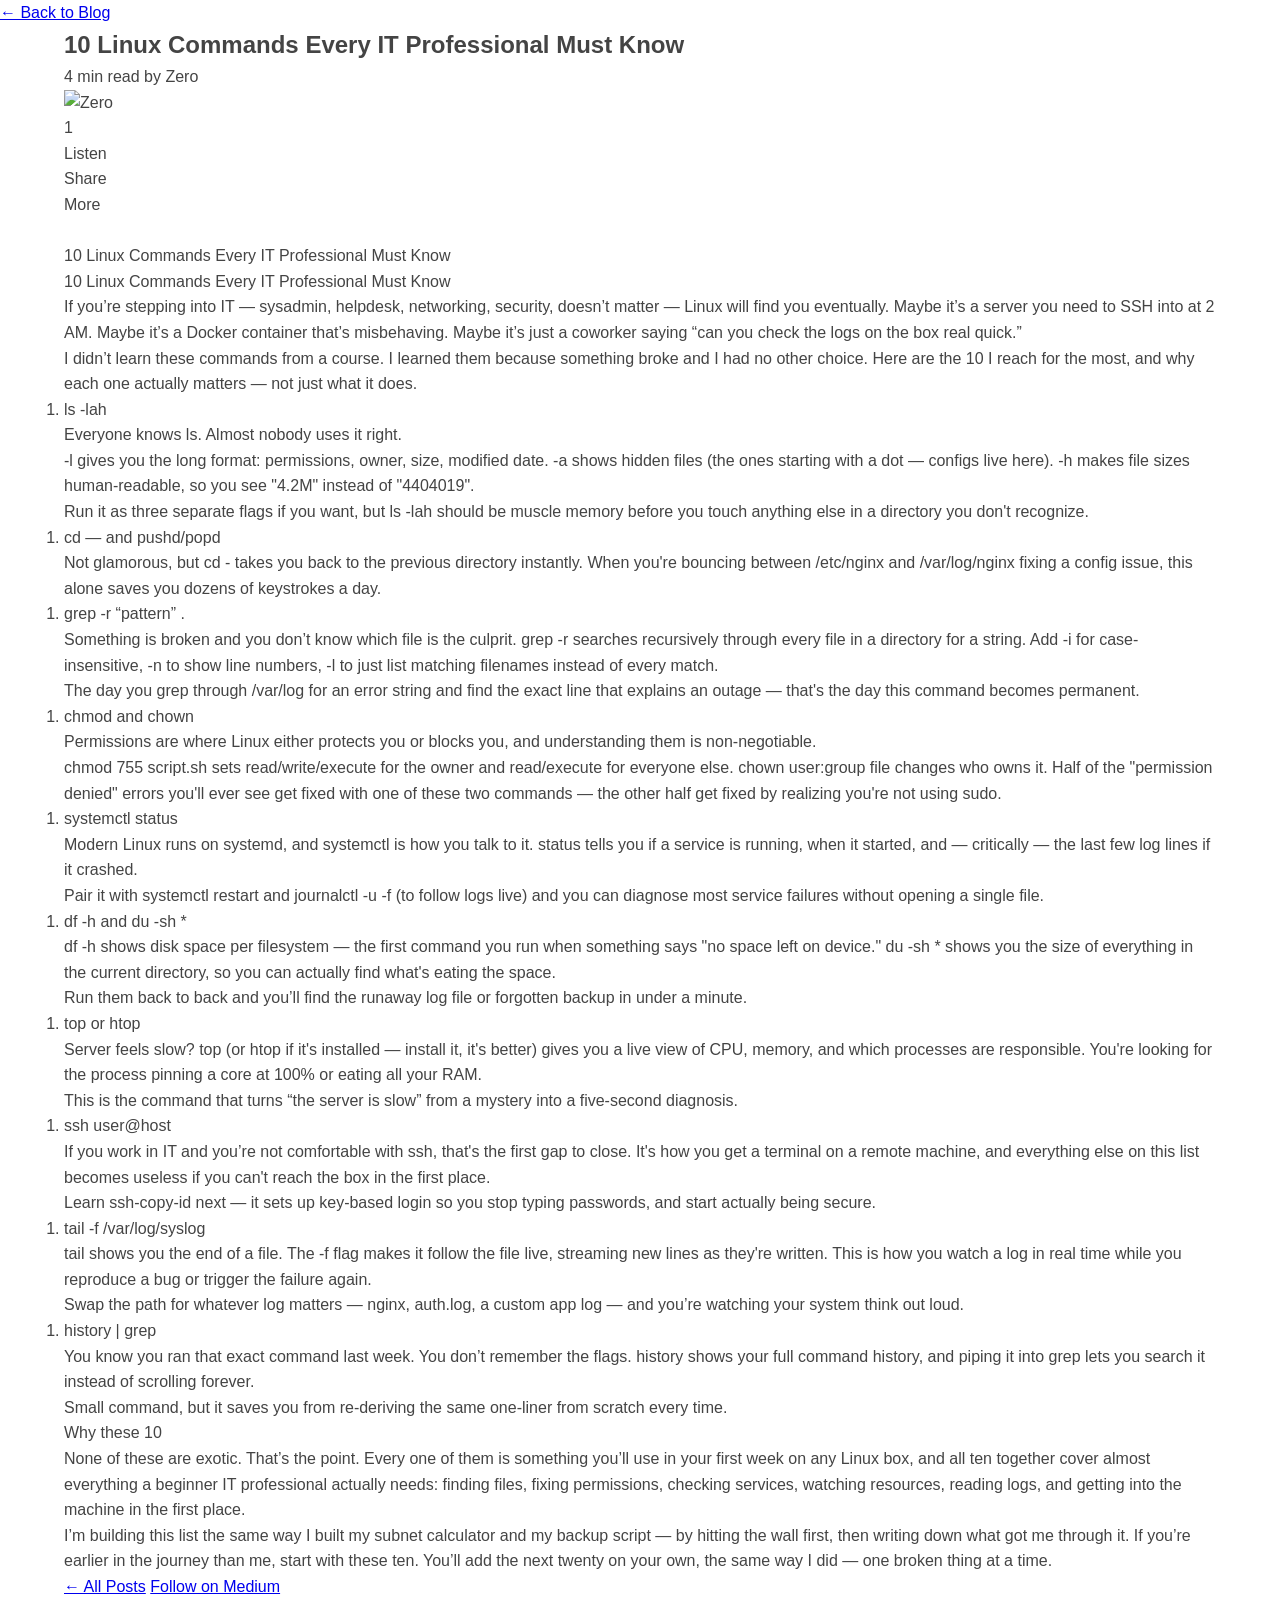
==== posts/10-linux-commands.html @ 1508ffe0 "Rename 10-Linux-Commands-Every-IT-Professional-Must-Know.html to 10-linux-commands.html" ====
<!DOCTYPE html>
<html lang="en">
<head>
    <meta charset="UTF-8">
    <meta name="viewport" content="width=device-width, initial-scale=1.0">
    <title>10 Linux Commands Every IT Professional Must Know — Zero's Blog</title>
    <meta name="description" content="10 Linux Commands Every IT Professional Must Know">
    <link rel="stylesheet" href="../blog.css">
    <link rel="icon" href="../favicon.svg" type="image/svg+xml">
</head>
<body>
    <header class="site-header">
        <a href="../index.html" class="back-link">← Back to Blog</a>
    </header>

    <main class="container">
        <article class="post">
            <header class="post-header">
                <h1>10 Linux Commands Every IT Professional Must Know</h1>
                
                <div class="post-meta">
                    <span class="date"></span>
                    <span class="read-time">4 min read</span>
                    <span class="author">by Zero</span>
                </div>
                
            </header>

            <div class="post-content">
<img src="https://miro.medium.com/v2/resize:fill:34:34/1*rHUV4ADBJgTTdzR8mUnhGw.png" alt="Zero">
<p>1</p>
<p>Listen</p>
<p>Share</p>
<p>More</p>
<img src="https://miro.medium.com/v2/resize:fit:750/1*E1kCnzS4s0nGPmSk3LK-qA.jpeg" alt="">
<p class="caption">10 Linux Commands Every IT Professional Must Know</p>
<p>10 Linux Commands Every IT Professional Must Know</p>
<p>If you’re stepping into IT — sysadmin, helpdesk, networking, security, doesn’t matter — Linux will find you eventually. Maybe it’s a server you need to SSH into at 2 AM. Maybe it’s a Docker container that’s misbehaving. Maybe it’s just a coworker saying “can you check the logs on the box real quick.”</p>
<p>I didn’t learn these commands from a course. I learned them because something broke and I had no other choice. Here are the 10 I reach for the most, and why each one actually matters — not just what it does.</p>
<ol>
<li>ls -lah</li>
</ol><p>Everyone knows ls. Almost nobody uses it right.</p>
<p>-l gives you the long format: permissions, owner, size, modified date. -a shows hidden files (the ones starting with a dot — configs live here). -h makes file sizes human-readable, so you see "4.2M" instead of "4404019".</p>
<p>Run it as three separate flags if you want, but ls -lah should be muscle memory before you touch anything else in a directory you don't recognize.</p>
<ol>
<li>cd — and pushd/popd</li>
</ol><p>Not glamorous, but cd - takes you back to the previous directory instantly. When you're bouncing between /etc/nginx and /var/log/nginx fixing a config issue, this alone saves you dozens of keystrokes a day.</p>
<ol>
<li>grep -r “pattern” .</li>
</ol><p>Something is broken and you don’t know which file is the culprit. grep -r searches recursively through every file in a directory for a string. Add -i for case-insensitive, -n to show line numbers, -l to just list matching filenames instead of every match.</p>
<p>The day you grep through /var/log for an error string and find the exact line that explains an outage — that's the day this command becomes permanent.</p>
<ol>
<li>chmod and chown</li>
</ol><p>Permissions are where Linux either protects you or blocks you, and understanding them is non-negotiable.</p>
<p>chmod 755 script.sh sets read/write/execute for the owner and read/execute for everyone else. chown user:group file changes who owns it. Half of the "permission denied" errors you'll ever see get fixed with one of these two commands — the other half get fixed by realizing you're not using sudo.</p>
<ol>
<li>systemctl status <service></li>
</ol><p>Modern Linux runs on systemd, and systemctl is how you talk to it. status tells you if a service is running, when it started, and — critically — the last few log lines if it crashed.</p>
<p>Pair it with systemctl restart <service> and journalctl -u <service> -f (to follow logs live) and you can diagnose most service failures without opening a single file.</p>
<ol>
<li>df -h and du -sh *</li>
</ol><p>df -h shows disk space per filesystem — the first command you run when something says "no space left on device." du -sh * shows you the size of everything in the current directory, so you can actually find what's eating the space.</p>
<p>Run them back to back and you’ll find the runaway log file or forgotten backup in under a minute.</p>
<ol>
<li>top or htop</li>
</ol><p>Server feels slow? top (or htop if it's installed — install it, it's better) gives you a live view of CPU, memory, and which processes are responsible. You're looking for the process pinning a core at 100% or eating all your RAM.</p>
<p>This is the command that turns “the server is slow” from a mystery into a five-second diagnosis.</p>
<ol>
<li>ssh user@host</li>
</ol><p>If you work in IT and you’re not comfortable with ssh, that's the first gap to close. It's how you get a terminal on a remote machine, and everything else on this list becomes useless if you can't reach the box in the first place.</p>
<p>Learn ssh-copy-id next — it sets up key-based login so you stop typing passwords, and start actually being secure.</p>
<ol>
<li>tail -f /var/log/syslog</li>
</ol><p>tail shows you the end of a file. The -f flag makes it follow the file live, streaming new lines as they're written. This is how you watch a log in real time while you reproduce a bug or trigger the failure again.</p>
<p>Swap the path for whatever log matters — nginx, auth.log, a custom app log — and you’re watching your system think out loud.</p>
<ol>
<li>history | grep <command></li>
</ol><p>You know you ran that exact command last week. You don’t remember the flags. history shows your full command history, and piping it into grep lets you search it instead of scrolling forever.</p>
<p>Small command, but it saves you from re-deriving the same one-liner from scratch every time.</p>
<p>Why these 10</p>
<p>None of these are exotic. That’s the point. Every one of them is something you’ll use in your first week on any Linux box, and all ten together cover almost everything a beginner IT professional actually needs: finding files, fixing permissions, checking services, watching resources, reading logs, and getting into the machine in the first place.</p>
<p>I’m building this list the same way I built my subnet calculator and my backup script — by hitting the wall first, then writing down what got me through it. If you’re earlier in the journey than me, start with these ten. You’ll add the next twenty on your own, the same way I did — one broken thing at a time.</p>

            </div>

            <footer class="post-footer">
                <a href="../index.html">← All Posts</a>
                <a href="https://medium.com/@0x9z" target="_blank">Follow on Medium</a>
            </footer>
        </article>
    </main>
</body>
</html>
---- blog.css ----
/* ============================================
   ZERO BLOG - BLACK & WHITE THEME
   Matches Portfolio Style
   ============================================ */

:root {
    --black: #000000;
    --white: #ffffff;
    --gray-100: #f5f5f5;
    --gray-200: #eaeaea;
    --gray-300: #cccccc;
    --gray-400: #999999;
    --gray-500: #666666;
    --gray-600: #444444;
    --gray-700: #333333;
    --gray-800: #222222;
    --transition: all 0.3s ease;
    --shadow: 0 5px 20px rgba(0,0,0,0.1);
    --shadow-hover: 0 10px 30px rgba(0,0,0,0.2);
    --border-radius: 12px;
}

[data-theme="dark"] {
    --black: #ffffff;
    --white: #000000;
    --gray-100: #111111;
    --gray-200: #222222;
    --gray-300: #333333;
    --gray-400: #666666;
    --gray-500: #999999;
    --gray-600: #cccccc;
    --gray-700: #eaeaea;
    --gray-800: #f5f5f5;
    --shadow: 0 5px 20px rgba(255,255,255,0.05);
    --shadow-hover: 0 10px 30px rgba(255,255,255,0.1);
}

* {
    margin: 0;
    padding: 0;
    box-sizing: border-box;
}

body {
    font-family: 'Inter', -apple-system, BlinkMacSystemFont, 'Segoe UI', sans-serif;
    background: var(--white);
    color: var(--gray-600);
    line-height: 1.6;
    transition: var(--transition);
}

.container {
    max-width: 1200px;
    margin: 0 auto;
    padding: 0 24px;
}

/* Loading Screen */
.loading-screen {
    position: fixed;
    inset: 0;
    background: var(--white);
    display: flex;
    align-items: center;
    justify-content: center;
    z-index: 1040;
    transition: opacity 0.5s;
}

.loading-screen.hidden {
    opacity: 0;
    pointer-events: none;
}

/* Navigation */
.navbar {
    position: fixed;
    top: 0;
    left: 0;
    right: 0;
    z-index: 1000;
    background: var(--white);
    border-bottom: 1px solid var(--gray-200);
    backdrop-filter: blur(10px);
}

.nav-container {
    max-width: 1200px;
    margin: 0 auto;
    padding: 0 24px;
    display: flex;
    align-items: center;
    justify-content: space-between;
    height: 70px;
}

.nav-brand {
    display: flex;
    align-items: center;
    gap: 12px;
    text-decoration: none;
}

.brand-icon {
    width: 40px;
    height: 40px;
    background: var(--black);
    color: var(--white);
    display: flex;
    align-items: center;
    justify-content: center;
    border-radius: 50%;
    font-weight: 700;
    font-size: 18px;
}

.brand-text {
    font-weight: 700;
    font-size: 20px;
    color: var(--black);
}

.nav-menu {
    display: flex;
    gap: 4px;
    align-items: center;
}

.nav-link {
    text-decoration: none;
    color: var(--gray-500);
    font-size: 13px;
    font-weight: 500;
    padding: 8px 12px;
    border-radius: 8px;
    transition: var(--transition);
}

.nav-link:hover {
    color: var(--black);
    background: var(--gray-100);
}

.nav-link.active {
    color: var(--black);
    background: var(--gray-100);
    font-weight: 600;
}

.nav-controls {
    display: flex;
    align-items: center;
    gap: 8px;
}

.theme-toggle {
    width: 40px;
    height: 40px;
    background: var(--black);
    color: var(--white);
    border: none;
    border-radius: 50%;
    cursor: pointer;
    transition: var(--transition);
}

.theme-toggle:hover {
    transform: scale(1.1);
}

.nav-toggle {
    display: none;
    width: 40px;
    height: 40px;
    background: transparent;
    border: none;
    cursor: pointer;
    flex-direction: column;
    align-items: center;
    justify-content: center;
    gap: 5px;
}

.nav-toggle span {
    width: 24px;
    height: 2px;
    background: var(--black);
    transition: var(--transition);
}

/* Blog Header */
.blog-header {
    padding: 140px 0 60px;
    background: var(--white);
    text-align: center;
}

.section-tag {
    display: inline-block;
    font-size: 14px;
    font-weight: 600;
    text-transform: uppercase;
    letter-spacing: 2px;
    color: var(--black);
    background: var(--gray-100);
    padding: 6px 16px;
    border-radius: 20px;
    margin-bottom: 16px;
}

.blog-title {
    font-size: 56px;
    font-weight: 800;
    color: var(--black);
    margin-bottom: 16px;
    line-height: 1.1;
}

.blog-title span {
    color: var(--gray-400);
}

.blog-subtitle {
    font-size: 18px;
    color: var(--gray-400);
    max-width: 500px;
    margin: 0 auto;
}

/* Blog Grid */
.blog-main {
    padding: 40px 0 80px;
}

.blog-grid {
    display: grid;
    grid-template-columns: repeat(3, 1fr);
    gap: 24px;
}

/* Blog Card */
.blog-card {
    background: var(--white);
    border: 1px solid var(--gray-200);
    border-radius: var(--border-radius);
    overflow: hidden;
    transition: var(--transition);
    text-decoration: none;
    display: flex;
    flex-direction: column;
}

.blog-card:hover {
    border-color: var(--black);
    box-shadow: var(--shadow-hover);
    transform: translateY(-5px);
}

.blog-card-thumbnail {
    width: 100%;
    height: 200px;
    background: var(--gray-100);
    overflow: hidden;
    position: relative;
}

.blog-card-thumbnail img {
    width: 100%;
    height: 100%;
    object-fit: cover;
}

.blog-card-thumbnail .no-image {
    width: 100%;
    height: 100%;
    display: flex;
    align-items: center;
    justify-content: center;
    font-size: 48px;
    color: var(--black);
}

.blog-card-content {
    padding: 24px;
    flex: 1;
    display: flex;
    flex-direction: column;
}

.blog-card-category {
    display: inline-block;
    font-size: 11px;
    font-weight: 600;
    text-transform: uppercase;
    letter-spacing: 1px;
    color: var(--black);
    background: var(--gray-100);
    padding: 4px 10px;
    border-radius: 12px;
    margin-bottom: 12px;
    align-self: flex-start;
}

.blog-card-title {
    font-size: 18px;
    font-weight: 700;
    color: var(--black);
    margin-bottom: 8px;
    line-height: 1.3;
}

.blog-card-excerpt {
    font-size: 14px;
    color: var(--gray-500);
    margin-bottom: 16px;
    flex: 1;
    display: -webkit-box;
    -webkit-line-clamp: 3;
    -webkit-box-orient: vertical;
    overflow: hidden;
}

.blog-card-meta {
    display: flex;
    align-items: center;
    justify-content: space-between;
    font-size: 12px;
    color: var(--gray-400);
    border-top: 1px solid var(--gray-200);
    padding-top: 16px;
}

.blog-card-date {
    display: flex;
    align-items: center;
    gap: 6px;
}

.blog-card-read {
    display: flex;
    align-items: center;
    gap: 4px;
    font-weight: 600;
    color: var(--black);
}

/* Skeleton Loading */
.skeleton-card {
    height: 350px;
    background: var(--gray-100);
    border-radius: var(--border-radius);
    animation: pulse 1.5s ease-in-out infinite;
}

@keyframes pulse {
    0%, 100% { opacity: 1; }
    50% { opacity: 0.5; }
}

/* Error State */
.blog-error {
    text-align: center;
    padding: 60px 20px;
}

.blog-error i {
    font-size: 48px;
    color: var(--gray-300);
    margin-bottom: 16px;
}

.blog-error h3 {
    font-size: 24px;
    font-weight: 700;
    color: var(--black);
    margin-bottom: 8px;
}

.blog-error p {
    font-size: 16px;
    color: var(--gray-400);
    margin-bottom: 24px;
}

/* Buttons */
.btn {
    display: inline-flex;
    align-items: center;
    gap: 8px;
    padding: 14px 28px;
    border-radius: 8px;
    font-size: 16px;
    font-weight: 600;
    text-decoration: none;
    transition: var(--transition);
    border: 2px solid transparent;
}

.btn-primary {
    background: var(--black);
    color: var(--white);
    border-color: var(--black);
}

.btn-primary:hover {
    background: var(--gray-700);
    border-color: var(--gray-700);
    transform: translateY(-2px);
}

/* Footer */
.footer {
    background: var(--black);
    color: var(--white);
    padding: 40px 0;
    text-align: center;
}

.footer-content {
    margin-bottom: 24px;
}

.footer-brand {
    display: flex;
    align-items: center;
    justify-content: center;
    gap: 12px;
    margin-bottom: 16px;
}

.footer-brand .brand-icon {
    background: var(--white);
    color: var(--black);
}

.footer-brand .brand-text {
    color: var(--white);
}

.footer-text {
    color: var(--gray-300);
    margin-bottom: 16px;
}

.footer-links {
    display: flex;
    gap: 16px;
    justify-content: center;
    flex-wrap: wrap;
    margin-bottom: 24px;
}

.footer-links a {
    color: var(--white);
    text-decoration: none;
    font-size: 14px;
    transition: var(--transition);
}

.footer-links a:hover {
    color: var(--gray-300);
}

.footer-bottom {
    border-top: 1px solid var(--gray-700);
    padding-top: 16px;
    color: var(--gray-400);
    font-size: 14px;
}

.footer-bottom .fa-heart {
    color: var(--white);
}

/* Back to Top */
.back-to-top {
    position: fixed;
    bottom: 30px;
    right: 30px;
    width: 50px;
    height: 50px;
    background: var(--black);
    color: var(--white);
    border: none;
    border-radius: 50%;
    cursor: pointer;
    font-size: 20px;
    display: flex;
    align-items: center;
    justify-content: center;
    opacity: 0;
    visibility: hidden;
    transition: var(--transition);
    z-index: 999;
}

.back-to-top.visible {
    opacity: 1;
    visibility: visible;
}

/* Responsive */
@media (max-width: 1024px) {
    .blog-grid {
        grid-template-columns: repeat(2, 1fr);
    }
    
    .blog-title {
        font-size: 40px;
    }
}

@media (max-width: 768px) {
    .nav-menu {
        display: none;
        position: absolute;
        top: 70px;
        left: 0;
        right: 0;
        background: var(--white);
        border-bottom: 1px solid var(--gray-200);
        flex-direction: column;
        padding: 16px 24px;
    }
    
    .nav-menu.active {
        display: flex;
    }
    
    .nav-toggle {
        display: flex;
    }
    
    .blog-grid {
        grid-template-columns: 1fr;
    }
    
    .blog-title {
        font-size: 32px;
    }
    
    .blog-header {
        padding: 100px 0 40px;
    }
}

@media (max-width: 480px) {
    .container {
        padding: 0 16px;
    }
    
    .blog-title {
        font-size: 28px;
    }
    
    .blog-subtitle {
        font-size: 16px;
    }
}
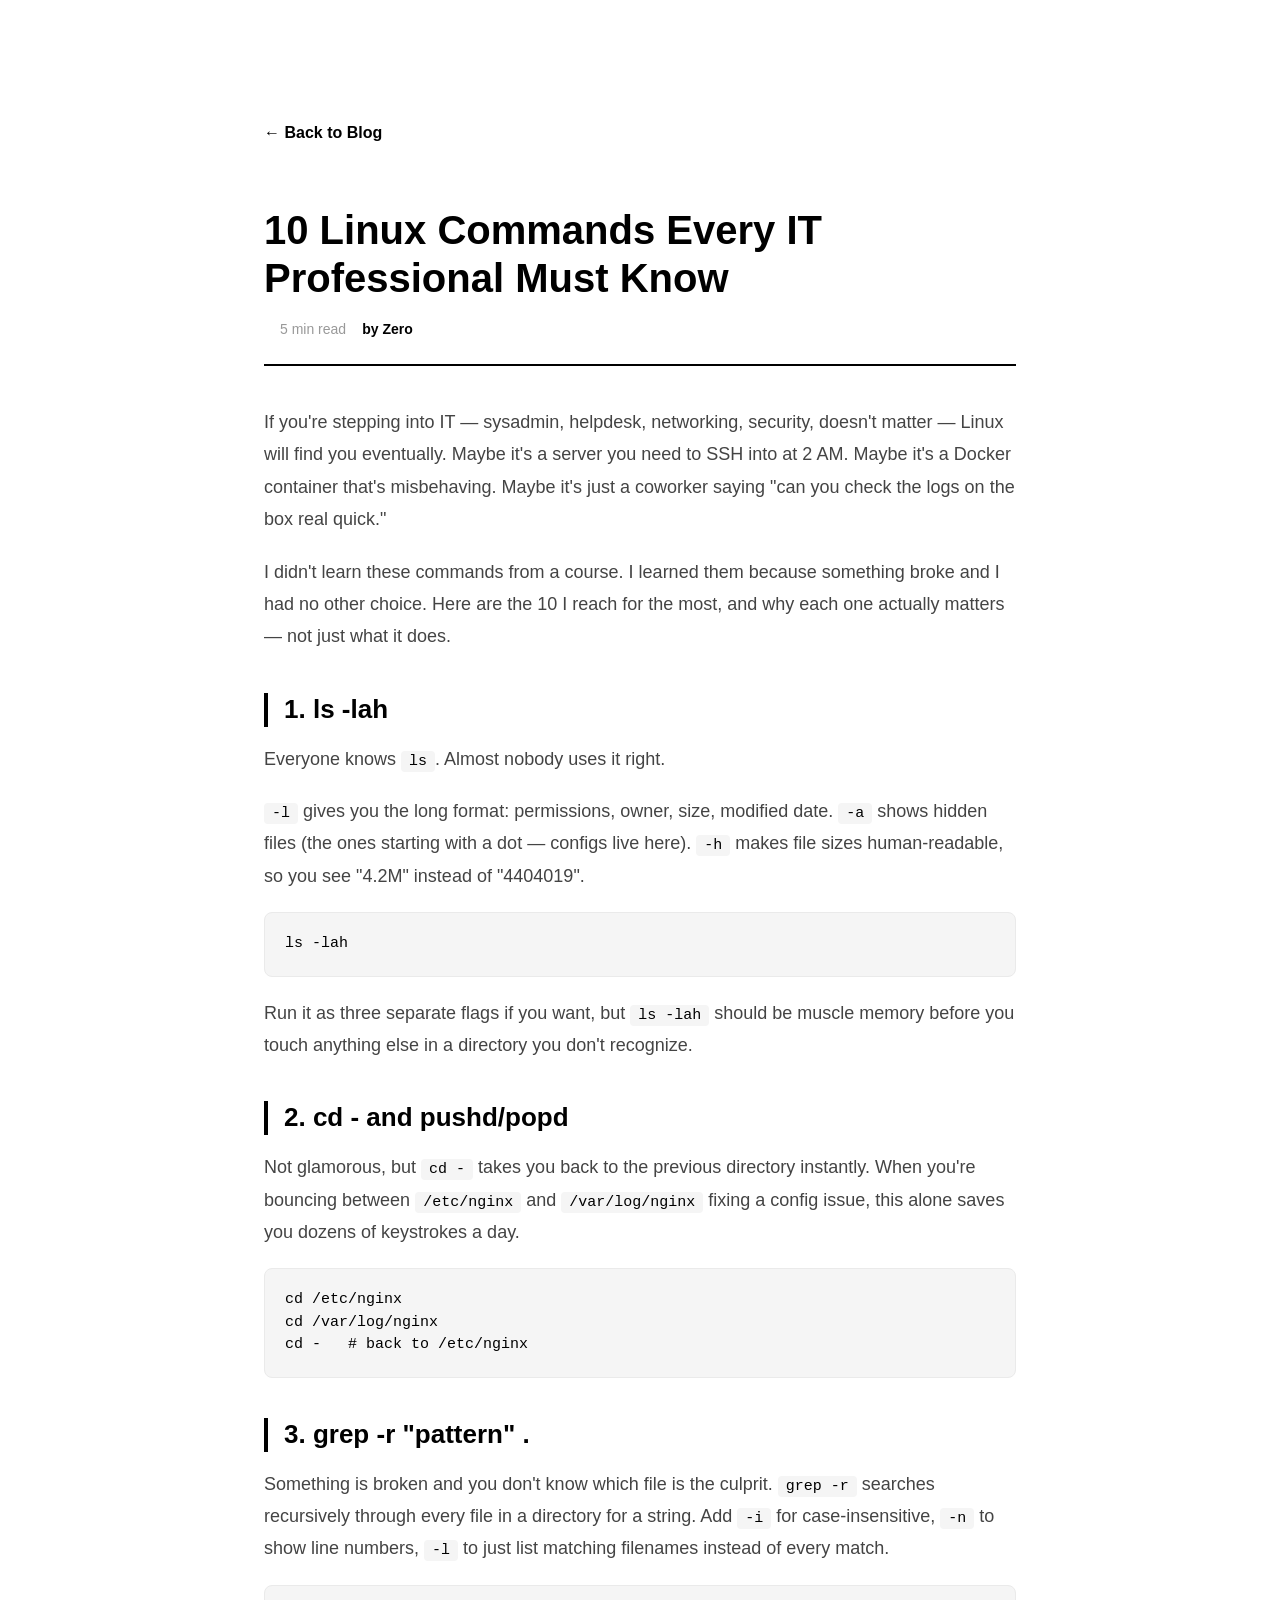
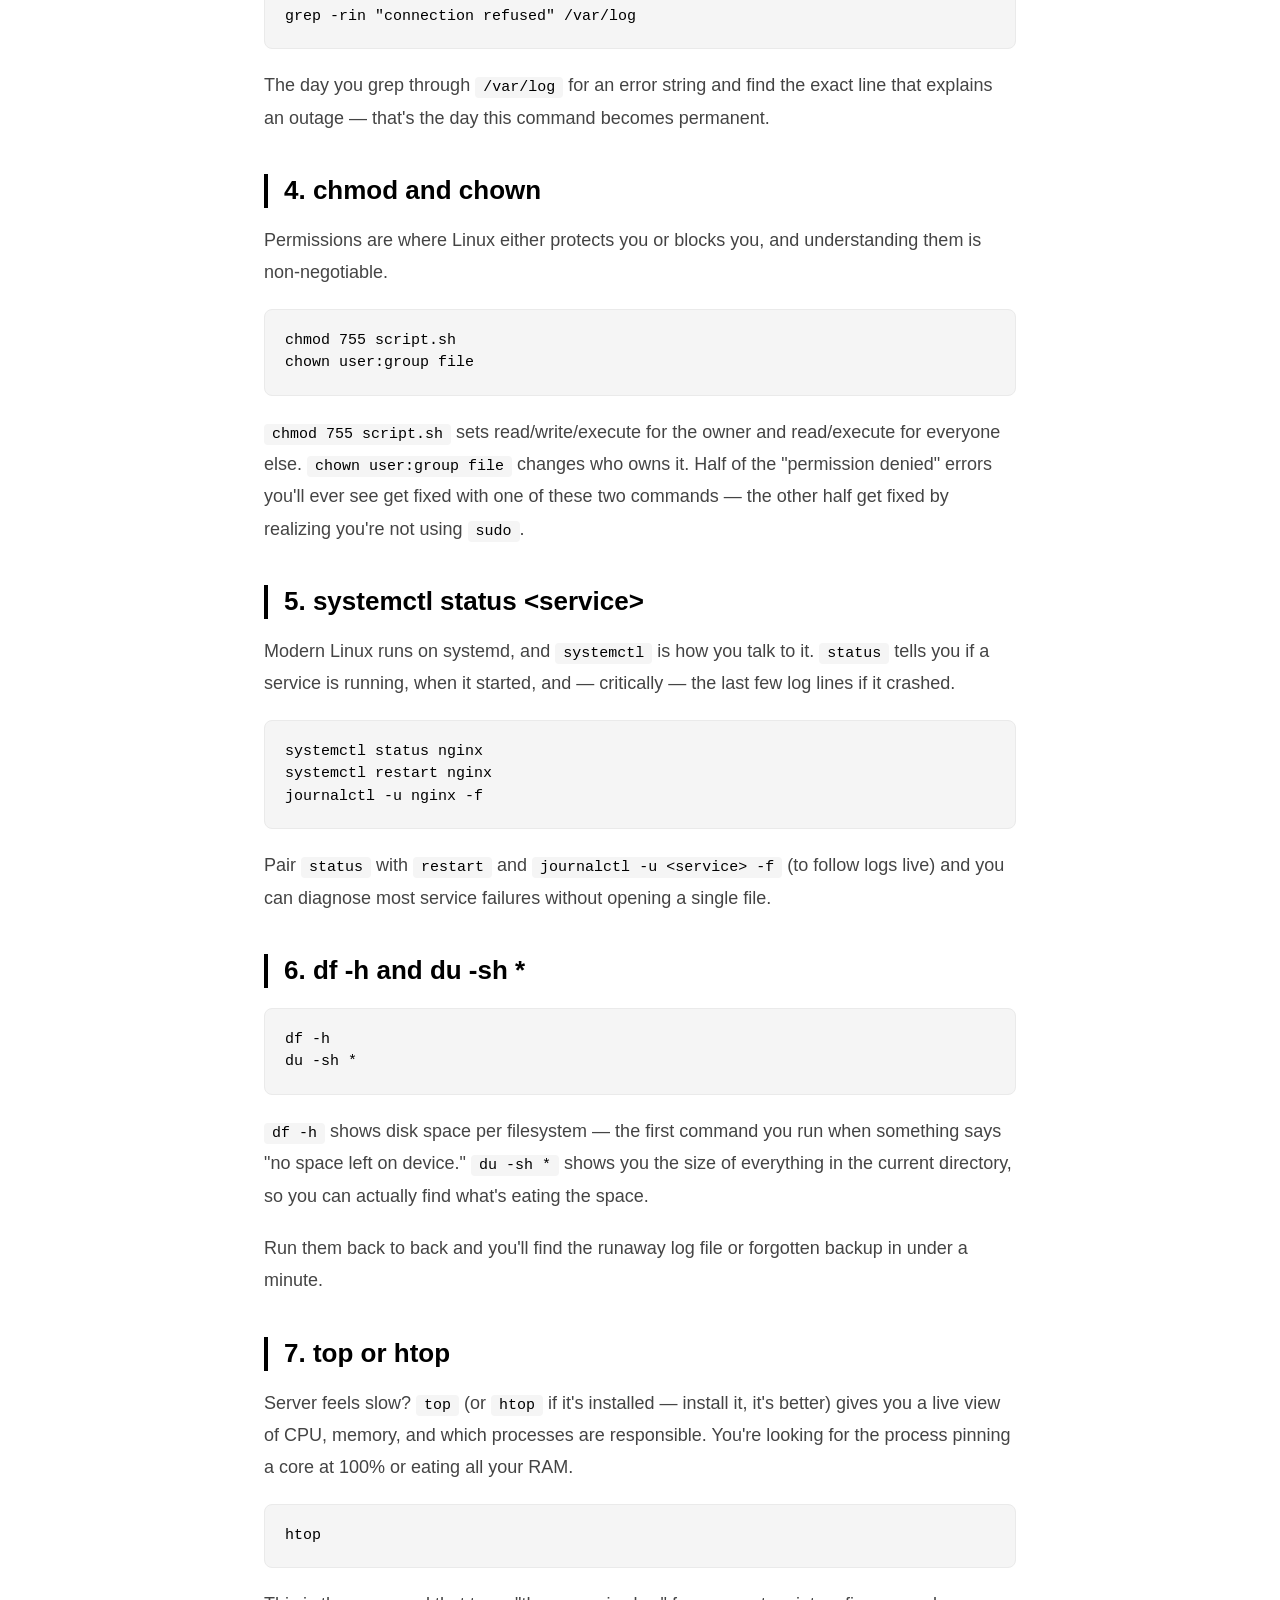
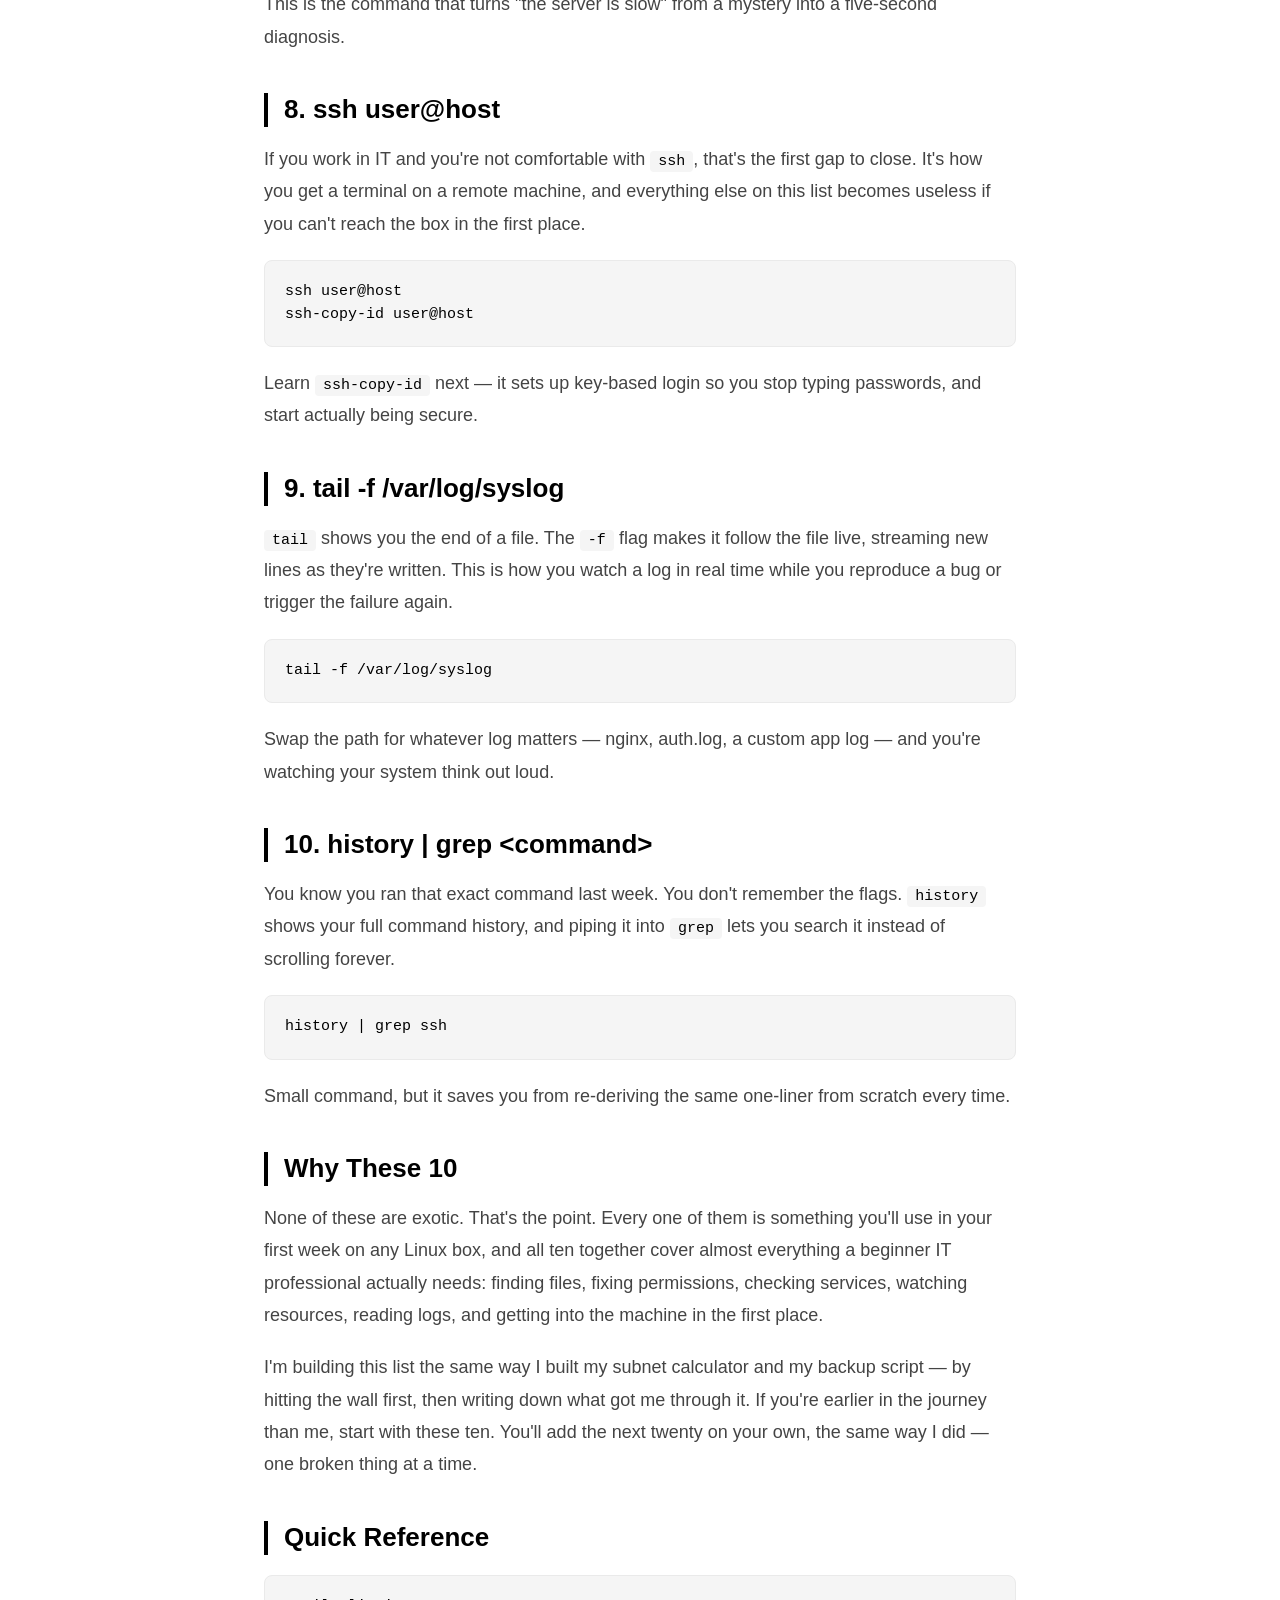
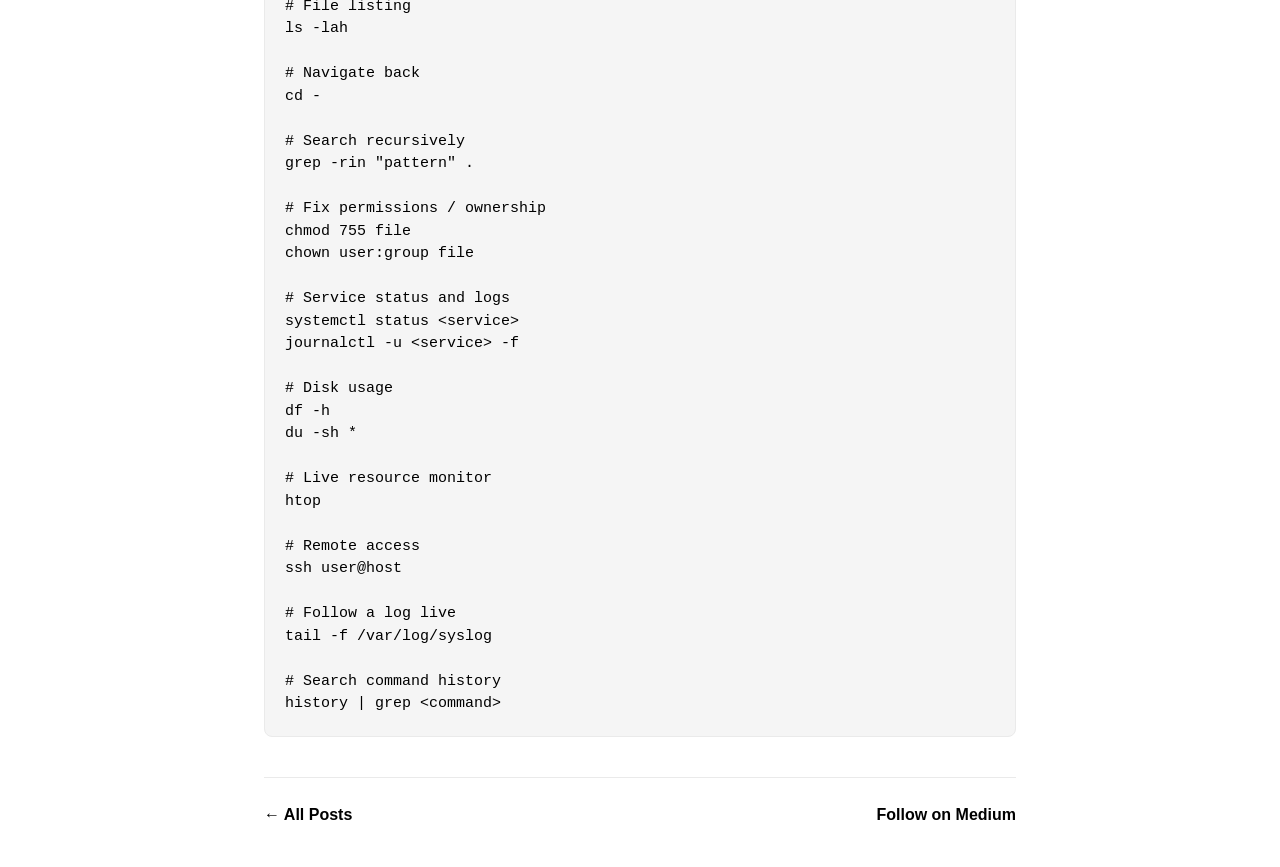
==== commit 5da0293d: "Update 10-linux-commands.html" ====
--- a/posts/10-linux-commands.html
+++ b/posts/10-linux-commands.html
@@ -17,69 +17,114 @@
         <article class="post">
             <header class="post-header">
                 <h1>10 Linux Commands Every IT Professional Must Know</h1>
-                
+
                 <div class="post-meta">
                     <span class="date"></span>
-                    <span class="read-time">4 min read</span>
+                    <span class="read-time">5 min read</span>
                     <span class="author">by Zero</span>
                 </div>
-                
+
             </header>
 
             <div class="post-content">
-<img src="https://miro.medium.com/v2/resize:fill:34:34/1*rHUV4ADBJgTTdzR8mUnhGw.png" alt="Zero">
-<p>1</p>
-<p>Listen</p>
-<p>Share</p>
-<p>More</p>
-<img src="https://miro.medium.com/v2/resize:fit:750/1*E1kCnzS4s0nGPmSk3LK-qA.jpeg" alt="">
-<p class="caption">10 Linux Commands Every IT Professional Must Know</p>
-<p>10 Linux Commands Every IT Professional Must Know</p>
-<p>If you’re stepping into IT — sysadmin, helpdesk, networking, security, doesn’t matter — Linux will find you eventually. Maybe it’s a server you need to SSH into at 2 AM. Maybe it’s a Docker container that’s misbehaving. Maybe it’s just a coworker saying “can you check the logs on the box real quick.”</p>
-<p>I didn’t learn these commands from a course. I learned them because something broke and I had no other choice. Here are the 10 I reach for the most, and why each one actually matters — not just what it does.</p>
-<ol>
-<li>ls -lah</li>
-</ol><p>Everyone knows ls. Almost nobody uses it right.</p>
-<p>-l gives you the long format: permissions, owner, size, modified date. -a shows hidden files (the ones starting with a dot — configs live here). -h makes file sizes human-readable, so you see "4.2M" instead of "4404019".</p>
-<p>Run it as three separate flags if you want, but ls -lah should be muscle memory before you touch anything else in a directory you don't recognize.</p>
-<ol>
-<li>cd — and pushd/popd</li>
-</ol><p>Not glamorous, but cd - takes you back to the previous directory instantly. When you're bouncing between /etc/nginx and /var/log/nginx fixing a config issue, this alone saves you dozens of keystrokes a day.</p>
-<ol>
-<li>grep -r “pattern” .</li>
-</ol><p>Something is broken and you don’t know which file is the culprit. grep -r searches recursively through every file in a directory for a string. Add -i for case-insensitive, -n to show line numbers, -l to just list matching filenames instead of every match.</p>
-<p>The day you grep through /var/log for an error string and find the exact line that explains an outage — that's the day this command becomes permanent.</p>
-<ol>
-<li>chmod and chown</li>
-</ol><p>Permissions are where Linux either protects you or blocks you, and understanding them is non-negotiable.</p>
-<p>chmod 755 script.sh sets read/write/execute for the owner and read/execute for everyone else. chown user:group file changes who owns it. Half of the "permission denied" errors you'll ever see get fixed with one of these two commands — the other half get fixed by realizing you're not using sudo.</p>
-<ol>
-<li>systemctl status <service></li>
-</ol><p>Modern Linux runs on systemd, and systemctl is how you talk to it. status tells you if a service is running, when it started, and — critically — the last few log lines if it crashed.</p>
-<p>Pair it with systemctl restart <service> and journalctl -u <service> -f (to follow logs live) and you can diagnose most service failures without opening a single file.</p>
-<ol>
-<li>df -h and du -sh *</li>
-</ol><p>df -h shows disk space per filesystem — the first command you run when something says "no space left on device." du -sh * shows you the size of everything in the current directory, so you can actually find what's eating the space.</p>
-<p>Run them back to back and you’ll find the runaway log file or forgotten backup in under a minute.</p>
-<ol>
-<li>top or htop</li>
-</ol><p>Server feels slow? top (or htop if it's installed — install it, it's better) gives you a live view of CPU, memory, and which processes are responsible. You're looking for the process pinning a core at 100% or eating all your RAM.</p>
-<p>This is the command that turns “the server is slow” from a mystery into a five-second diagnosis.</p>
-<ol>
-<li>ssh user@host</li>
-</ol><p>If you work in IT and you’re not comfortable with ssh, that's the first gap to close. It's how you get a terminal on a remote machine, and everything else on this list becomes useless if you can't reach the box in the first place.</p>
-<p>Learn ssh-copy-id next — it sets up key-based login so you stop typing passwords, and start actually being secure.</p>
-<ol>
-<li>tail -f /var/log/syslog</li>
-</ol><p>tail shows you the end of a file. The -f flag makes it follow the file live, streaming new lines as they're written. This is how you watch a log in real time while you reproduce a bug or trigger the failure again.</p>
-<p>Swap the path for whatever log matters — nginx, auth.log, a custom app log — and you’re watching your system think out loud.</p>
-<ol>
-<li>history | grep <command></li>
-</ol><p>You know you ran that exact command last week. You don’t remember the flags. history shows your full command history, and piping it into grep lets you search it instead of scrolling forever.</p>
+
+<p>If you're stepping into IT — sysadmin, helpdesk, networking, security, doesn't matter — Linux will find you eventually. Maybe it's a server you need to SSH into at 2 AM. Maybe it's a Docker container that's misbehaving. Maybe it's just a coworker saying "can you check the logs on the box real quick."</p>
+<p>I didn't learn these commands from a course. I learned them because something broke and I had no other choice. Here are the 10 I reach for the most, and why each one actually matters — not just what it does.</p>
+
+<h2>1. ls -lah</h2>
+<p>Everyone knows <code>ls</code>. Almost nobody uses it right.</p>
+<p><code>-l</code> gives you the long format: permissions, owner, size, modified date. <code>-a</code> shows hidden files (the ones starting with a dot — configs live here). <code>-h</code> makes file sizes human-readable, so you see "4.2M" instead of "4404019".</p>
+<pre><code>ls -lah</code></pre>
+<p>Run it as three separate flags if you want, but <code>ls -lah</code> should be muscle memory before you touch anything else in a directory you don't recognize.</p>
+
+<h2>2. cd - and pushd/popd</h2>
+<p>Not glamorous, but <code>cd -</code> takes you back to the previous directory instantly. When you're bouncing between <code>/etc/nginx</code> and <code>/var/log/nginx</code> fixing a config issue, this alone saves you dozens of keystrokes a day.</p>
+<pre><code>cd /etc/nginx
+cd /var/log/nginx
+cd -   # back to /etc/nginx</code></pre>
+
+<h2>3. grep -r "pattern" .</h2>
+<p>Something is broken and you don't know which file is the culprit. <code>grep -r</code> searches recursively through every file in a directory for a string. Add <code>-i</code> for case-insensitive, <code>-n</code> to show line numbers, <code>-l</code> to just list matching filenames instead of every match.</p>
+<pre><code>grep -rin "connection refused" /var/log</code></pre>
+<p>The day you grep through <code>/var/log</code> for an error string and find the exact line that explains an outage — that's the day this command becomes permanent.</p>
+
+<h2>4. chmod and chown</h2>
+<p>Permissions are where Linux either protects you or blocks you, and understanding them is non-negotiable.</p>
+<pre><code>chmod 755 script.sh
+chown user:group file</code></pre>
+<p><code>chmod 755 script.sh</code> sets read/write/execute for the owner and read/execute for everyone else. <code>chown user:group file</code> changes who owns it. Half of the "permission denied" errors you'll ever see get fixed with one of these two commands — the other half get fixed by realizing you're not using <code>sudo</code>.</p>
+
+<h2>5. systemctl status &lt;service&gt;</h2>
+<p>Modern Linux runs on systemd, and <code>systemctl</code> is how you talk to it. <code>status</code> tells you if a service is running, when it started, and — critically — the last few log lines if it crashed.</p>
+<pre><code>systemctl status nginx
+systemctl restart nginx
+journalctl -u nginx -f</code></pre>
+<p>Pair <code>status</code> with <code>restart</code> and <code>journalctl -u &lt;service&gt; -f</code> (to follow logs live) and you can diagnose most service failures without opening a single file.</p>
+
+<h2>6. df -h and du -sh *</h2>
+<pre><code>df -h
+du -sh *</code></pre>
+<p><code>df -h</code> shows disk space per filesystem — the first command you run when something says "no space left on device." <code>du -sh *</code> shows you the size of everything in the current directory, so you can actually find what's eating the space.</p>
+<p>Run them back to back and you'll find the runaway log file or forgotten backup in under a minute.</p>
+
+<h2>7. top or htop</h2>
+<p>Server feels slow? <code>top</code> (or <code>htop</code> if it's installed — install it, it's better) gives you a live view of CPU, memory, and which processes are responsible. You're looking for the process pinning a core at 100% or eating all your RAM.</p>
+<pre><code>htop</code></pre>
+<p>This is the command that turns "the server is slow" from a mystery into a five-second diagnosis.</p>
+
+<h2>8. ssh user@host</h2>
+<p>If you work in IT and you're not comfortable with <code>ssh</code>, that's the first gap to close. It's how you get a terminal on a remote machine, and everything else on this list becomes useless if you can't reach the box in the first place.</p>
+<pre><code>ssh user@host
+ssh-copy-id user@host</code></pre>
+<p>Learn <code>ssh-copy-id</code> next — it sets up key-based login so you stop typing passwords, and start actually being secure.</p>
+
+<h2>9. tail -f /var/log/syslog</h2>
+<p><code>tail</code> shows you the end of a file. The <code>-f</code> flag makes it follow the file live, streaming new lines as they're written. This is how you watch a log in real time while you reproduce a bug or trigger the failure again.</p>
+<pre><code>tail -f /var/log/syslog</code></pre>
+<p>Swap the path for whatever log matters — nginx, auth.log, a custom app log — and you're watching your system think out loud.</p>
+
+<h2>10. history | grep &lt;command&gt;</h2>
+<p>You know you ran that exact command last week. You don't remember the flags. <code>history</code> shows your full command history, and piping it into <code>grep</code> lets you search it instead of scrolling forever.</p>
+<pre><code>history | grep ssh</code></pre>
 <p>Small command, but it saves you from re-deriving the same one-liner from scratch every time.</p>
-<p>Why these 10</p>
-<p>None of these are exotic. That’s the point. Every one of them is something you’ll use in your first week on any Linux box, and all ten together cover almost everything a beginner IT professional actually needs: finding files, fixing permissions, checking services, watching resources, reading logs, and getting into the machine in the first place.</p>
-<p>I’m building this list the same way I built my subnet calculator and my backup script — by hitting the wall first, then writing down what got me through it. If you’re earlier in the journey than me, start with these ten. You’ll add the next twenty on your own, the same way I did — one broken thing at a time.</p>
+
+<h2>Why These 10</h2>
+<p>None of these are exotic. That's the point. Every one of them is something you'll use in your first week on any Linux box, and all ten together cover almost everything a beginner IT professional actually needs: finding files, fixing permissions, checking services, watching resources, reading logs, and getting into the machine in the first place.</p>
+<p>I'm building this list the same way I built my subnet calculator and my backup script — by hitting the wall first, then writing down what got me through it. If you're earlier in the journey than me, start with these ten. You'll add the next twenty on your own, the same way I did — one broken thing at a time.</p>
+
+<h2>Quick Reference</h2>
+<pre><code># File listing
+ls -lah
+
+# Navigate back
+cd -
+
+# Search recursively
+grep -rin "pattern" .
+
+# Fix permissions / ownership
+chmod 755 file
+chown user:group file
+
+# Service status and logs
+systemctl status &lt;service&gt;
+journalctl -u &lt;service&gt; -f
+
+# Disk usage
+df -h
+du -sh *
+
+# Live resource monitor
+htop
+
+# Remote access
+ssh user@host
+
+# Follow a log live
+tail -f /var/log/syslog
+
+# Search command history
+history | grep &lt;command&gt;</code></pre>
 
             </div>
 
--- a/blog.css
+++ b/blog.css
@@ -234,7 +234,7 @@
 
 .blog-grid {
     display: grid;
-    grid-template-columns: repeat(3, 1fr);
+    grid-template-columns: repeat(4, 1fr);
     gap: 24px;
 }
 
@@ -556,4 +556,264 @@
     .blog-subtitle {
         font-size: 16px;
     }
-}+}
+
+/* ============================================
+   BLOG POST PAGE STYLES
+   ============================================ */
+
+/* Post container */
+.post {
+    max-width: 800px;
+    margin: 0 auto;
+    padding: 40px 24px;
+    background: var(--white);
+}
+
+/* Post header */
+.post-header {
+    margin-bottom: 40px;
+    border-bottom: 2px solid var(--black);
+    padding-bottom: 24px;
+}
+
+.post-header h1 {
+    font-size: 40px;
+    font-weight: 800;
+    color: var(--black);
+    line-height: 1.2;
+    margin-bottom: 16px;
+}
+
+.post-meta {
+    display: flex;
+    gap: 16px;
+    align-items: center;
+    font-size: 14px;
+    color: var(--gray-400);
+}
+
+.post-meta .date {
+    display: flex;
+    align-items: center;
+    gap: 6px;
+}
+
+.post-meta .author {
+    display: flex;
+    align-items: center;
+    gap: 6px;
+    font-weight: 600;
+    color: var(--black);
+}
+
+/* Post content */
+.post-content {
+    font-size: 18px;
+    line-height: 1.8;
+    color: var(--gray-600);
+}
+
+.post-content p {
+    margin-bottom: 20px;
+}
+
+.post-content h1,
+.post-content h2,
+.post-content h3 {
+    font-weight: 700;
+    color: var(--black);
+    margin-top: 40px;
+    margin-bottom: 16px;
+    line-height: 1.3;
+}
+
+.post-content h1 {
+    font-size: 32px;
+}
+
+.post-content h2 {
+    font-size: 26px;
+    border-left: 4px solid var(--black);
+    padding-left: 16px;
+}
+
+.post-content h3 {
+    font-size: 22px;
+}
+
+/* Code blocks */
+.post-content pre {
+    background: var(--gray-100);
+    border: 1px solid var(--gray-200);
+    border-radius: 8px;
+    padding: 20px;
+    overflow-x: auto;
+    margin: 20px 0;
+    font-family: 'Courier New', monospace;
+    font-size: 14px;
+    line-height: 1.5;
+    color: var(--black);
+}
+
+.post-content code {
+    background: var(--gray-100);
+    padding: 2px 6px;
+    border-radius: 4px;
+    font-family: 'Courier New', monospace;
+    font-size: 15px;
+    color: var(--black);
+}
+
+.post-content pre code {
+    background: transparent;
+    padding: 0;
+}
+
+/* Inline code */
+.post-content p code {
+    background: var(--gray-100);
+    padding: 2px 8px;
+    border-radius: 4px;
+    font-size: 15px;
+}
+
+/* Lists */
+.post-content ul,
+.post-content ol {
+    margin: 16px 0 20px 24px;
+}
+
+.post-content ul li {
+    list-style-type: disc;
+    margin-bottom: 8px;
+}
+
+.post-content ol li {
+    list-style-type: decimal;
+    margin-bottom: 8px;
+}
+
+/* Blockquotes */
+.post-content blockquote {
+    border-left: 4px solid var(--black);
+    background: var(--gray-100);
+    padding: 16px 20px;
+    margin: 20px 0;
+    border-radius: 0 8px 8px 0;
+    font-style: italic;
+    color: var(--gray-600);
+}
+
+/* Links */
+.post-content a {
+    color: var(--black);
+    text-decoration: underline;
+    font-weight: 600;
+    transition: var(--transition);
+}
+
+.post-content a:hover {
+    color: var(--gray-500);
+}
+
+/* Images */
+.post-content img {
+    max-width: 100%;
+    border-radius: 8px;
+    margin: 20px 0;
+}
+
+/* Tables */
+.post-content table {
+    width: 100%;
+    border-collapse: collapse;
+    margin: 20px 0;
+}
+
+.post-content th {
+    background: var(--black);
+    color: var(--white);
+    padding: 12px;
+    text-align: left;
+    font-weight: 600;
+}
+
+.post-content td {
+    border: 1px solid var(--gray-200);
+    padding: 12px;
+}
+
+/* Post footer */
+.post-footer {
+    margin-top: 40px;
+    padding-top: 24px;
+    border-top: 1px solid var(--gray-200);
+    display: flex;
+    justify-content: space-between;
+    align-items: center;
+}
+
+.post-footer a {
+    color: var(--black);
+    text-decoration: none;
+    font-weight: 600;
+    transition: var(--transition);
+}
+
+.post-footer a:hover {
+    color: var(--gray-500);
+}
+
+/* Back to blog link */
+.back-link {
+    display: inline-block;
+    margin: 20px 0;
+    color: var(--black);
+    text-decoration: none;
+    font-weight: 600;
+    font-size: 16px;
+    transition: var(--transition);
+}
+
+.back-link:hover {
+    color: var(--gray-500);
+}
+
+/* Site header for posts */
+.site-header {
+    padding: 100px 24px 0;
+    max-width: 800px;
+    margin: 0 auto;
+}
+
+/* Responsive post */
+@media (max-width: 768px) {
+    .post {
+        padding: 20px 16px;
+    }
+    
+    .post-header h1 {
+        font-size: 28px;
+    }
+    
+    .post-content {
+        font-size: 16px;
+    }
+    
+    .post-content h2 {
+        font-size: 22px;
+    }
+}
+
+/* Dark mode for posts */
+[data-theme="dark"] .post-content code {
+    background: var(--gray-200);
+    color: var(--white);
+}
+
+[data-theme="dark"] .post-content pre {
+    background: var(--gray-200);
+    border-color: var(--gray-300);
+    color: var(--white);
+}
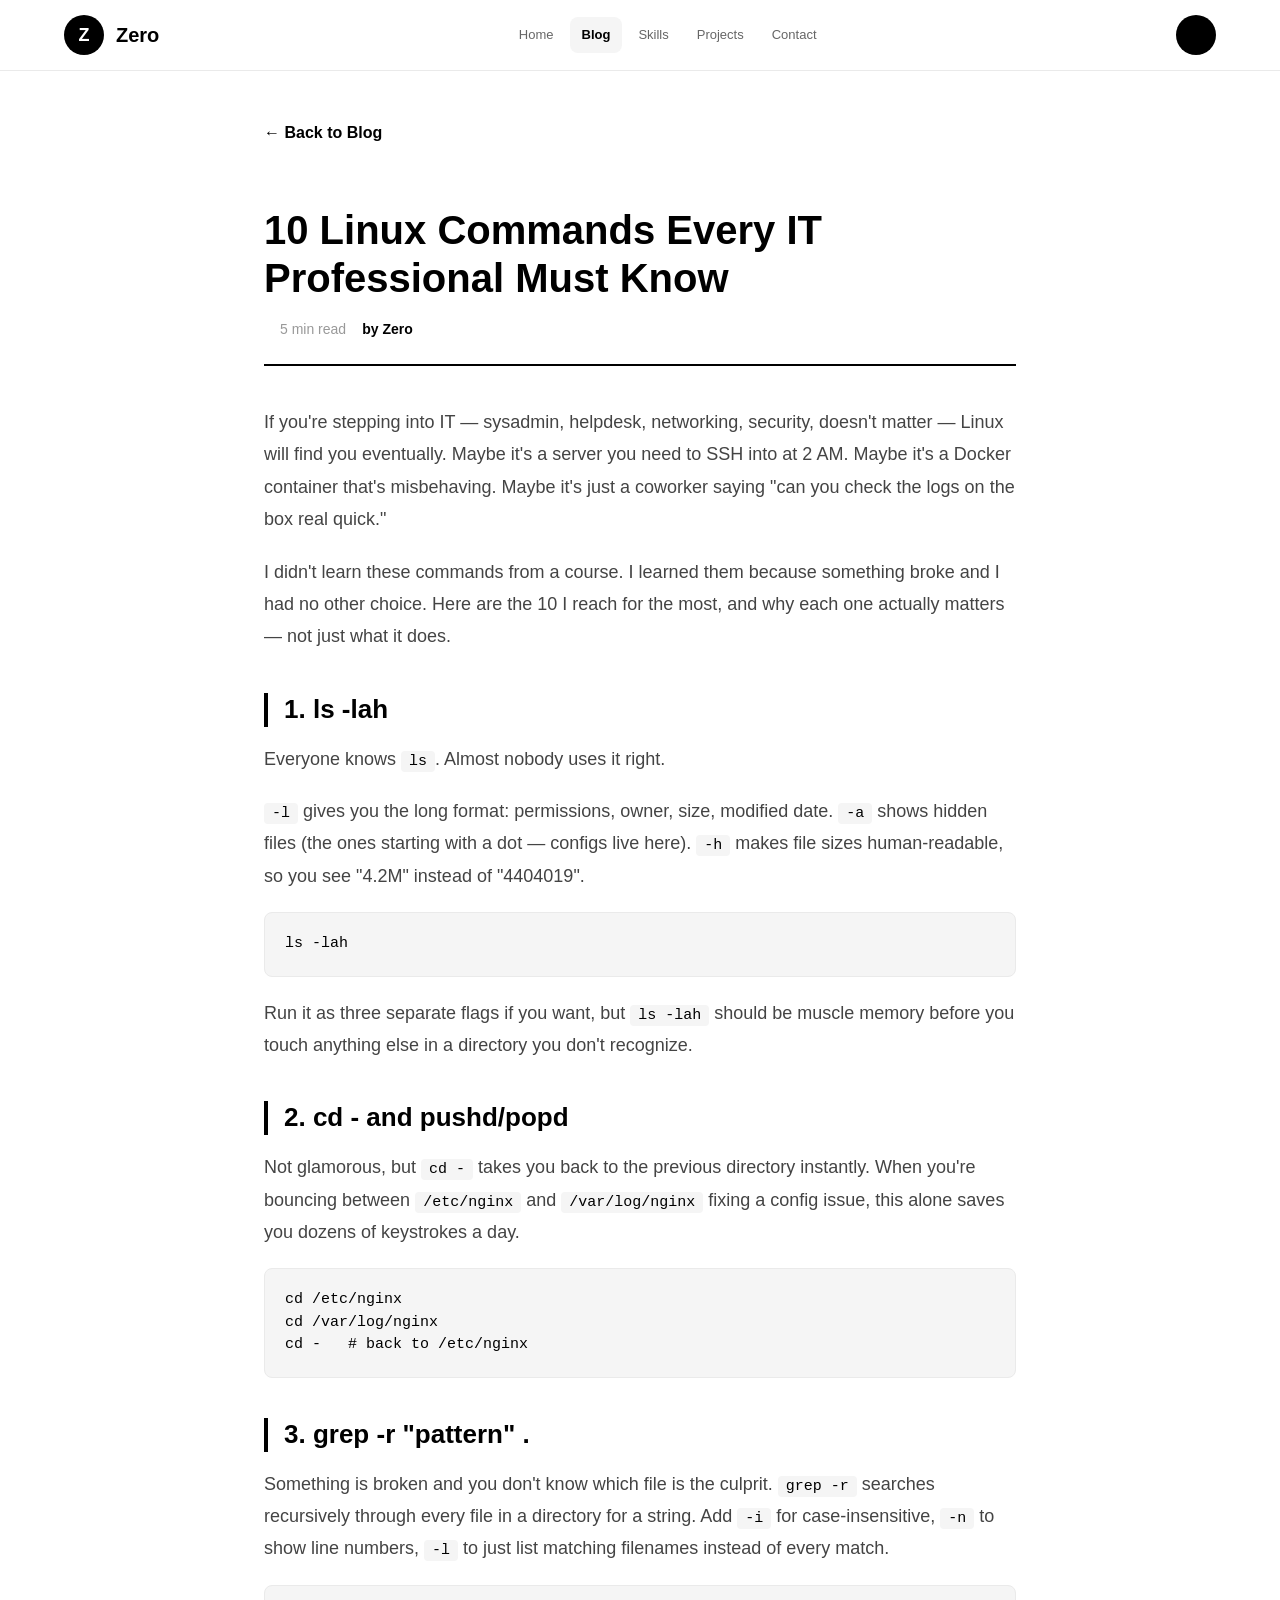
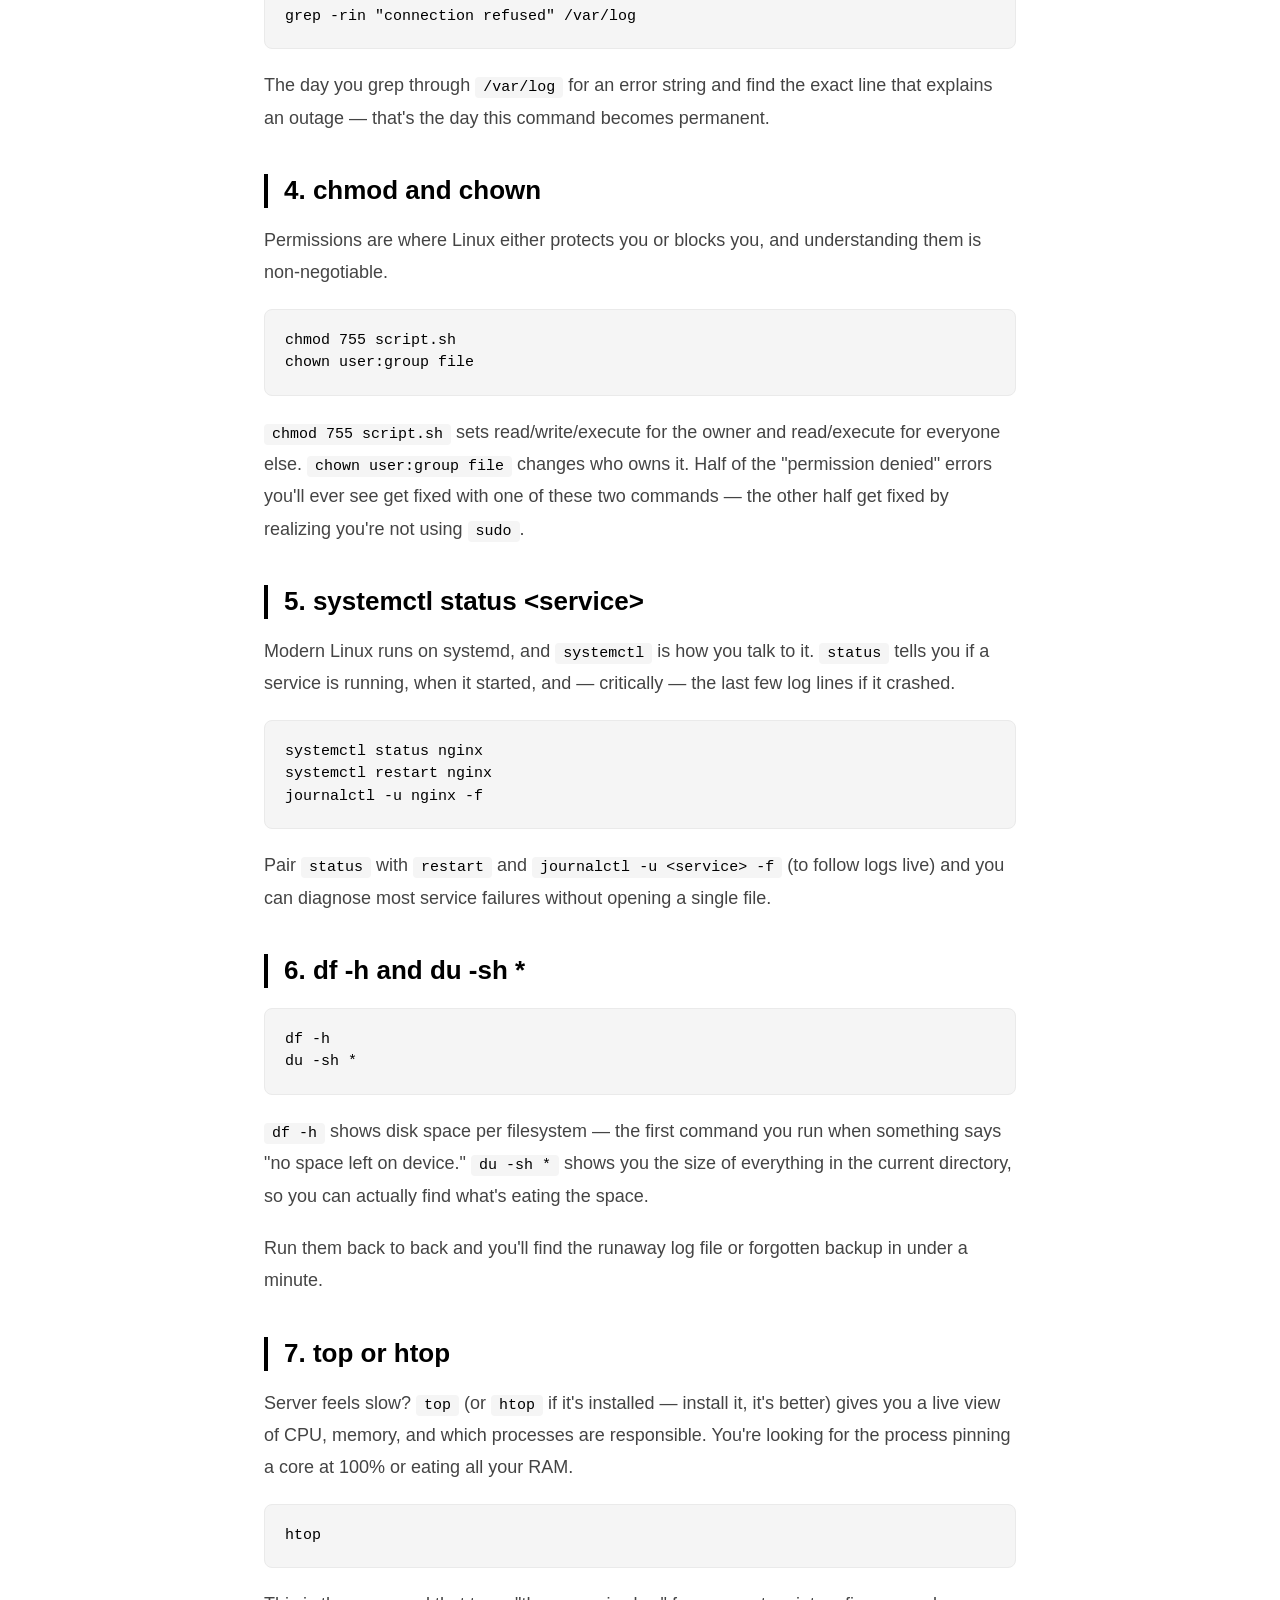
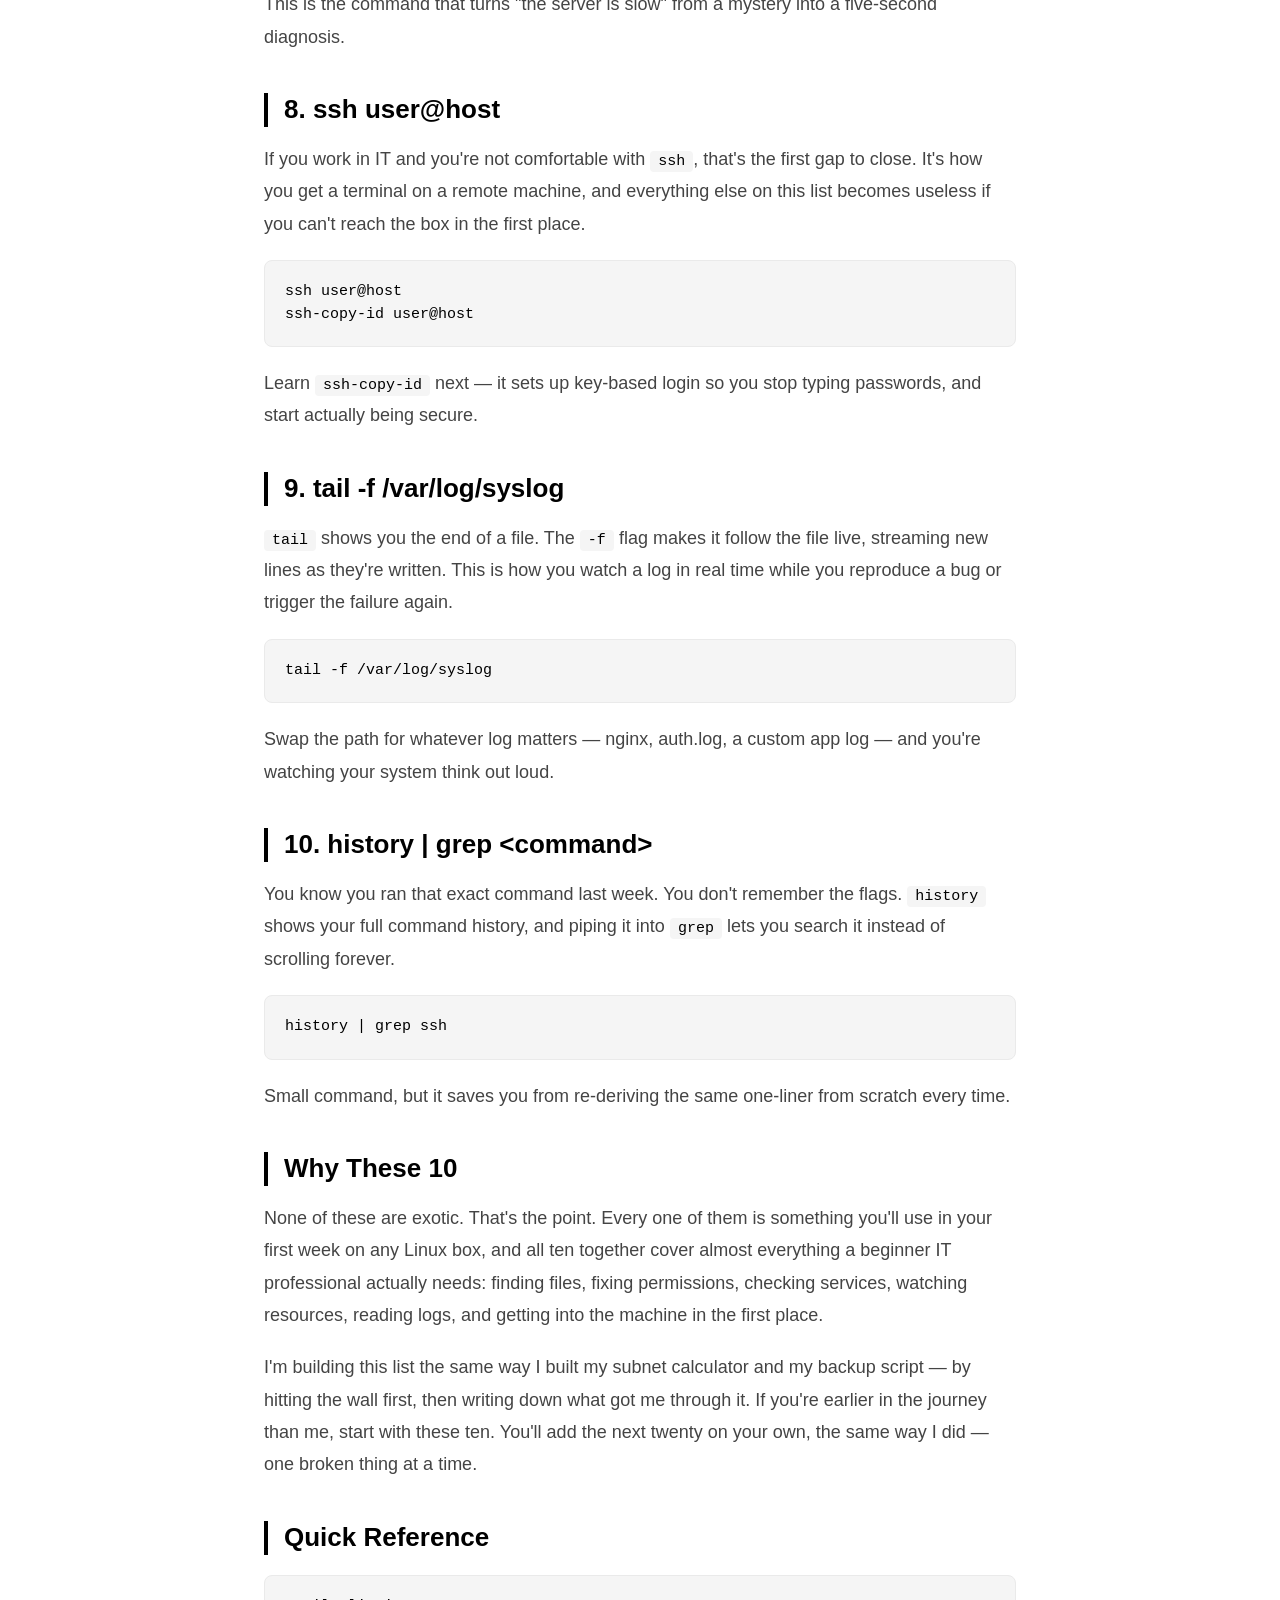
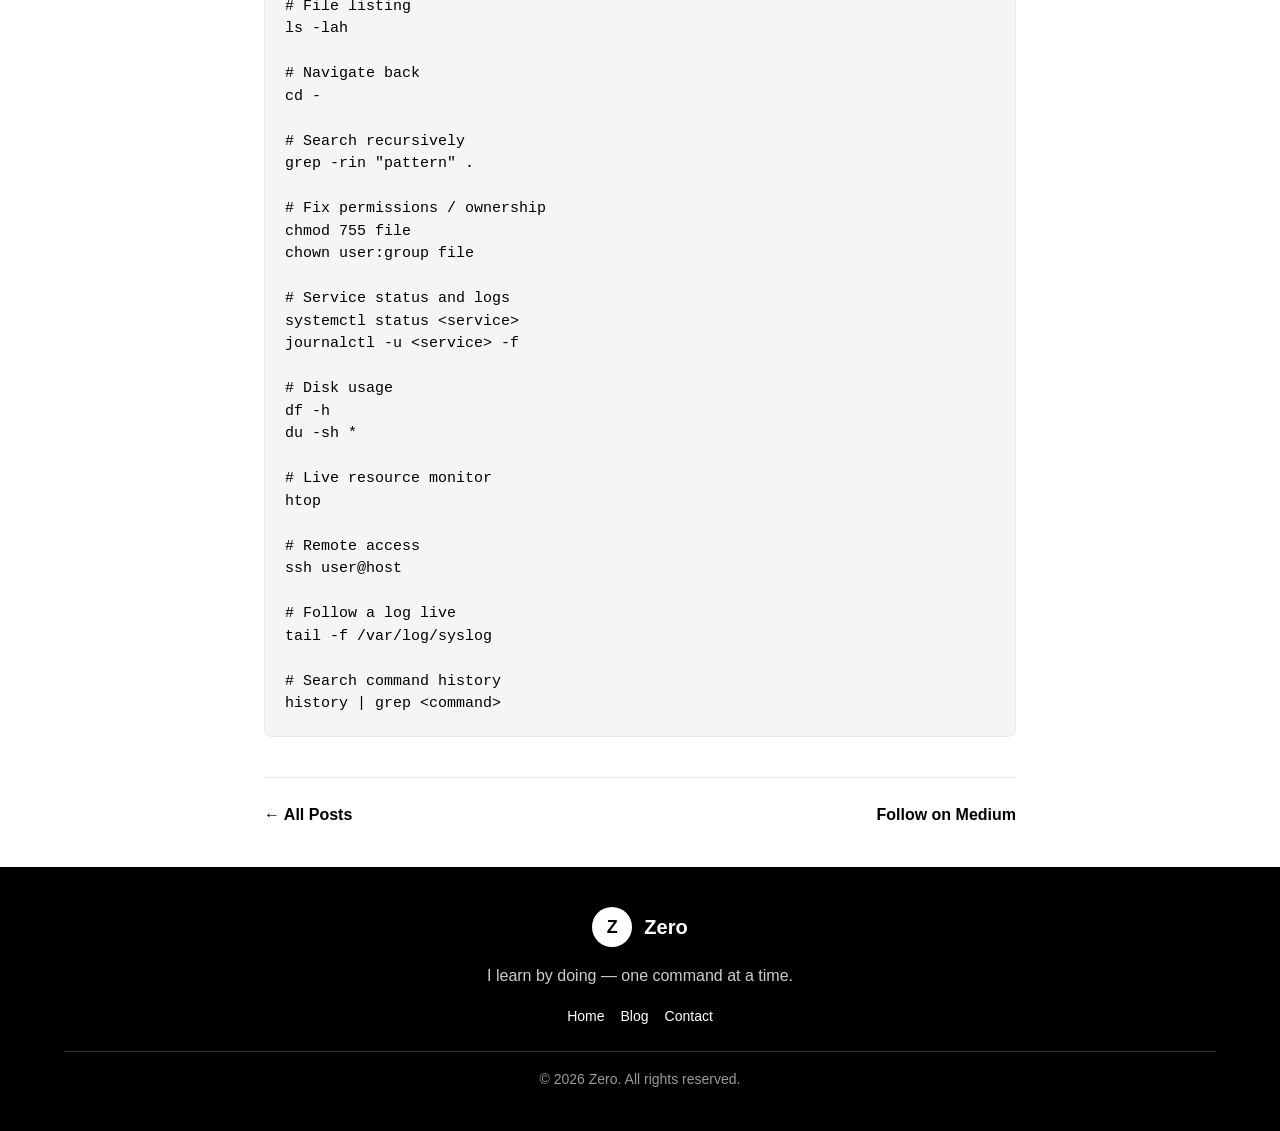
==== commit 25a74829: "Update 10-linux-commands.html" ====
--- a/posts/10-linux-commands.html
+++ b/posts/10-linux-commands.html
@@ -134,5 +134,6 @@
             </footer>
         </article>
     </main>
+    <script src="post.js"></script>
 </body>
 </html>
